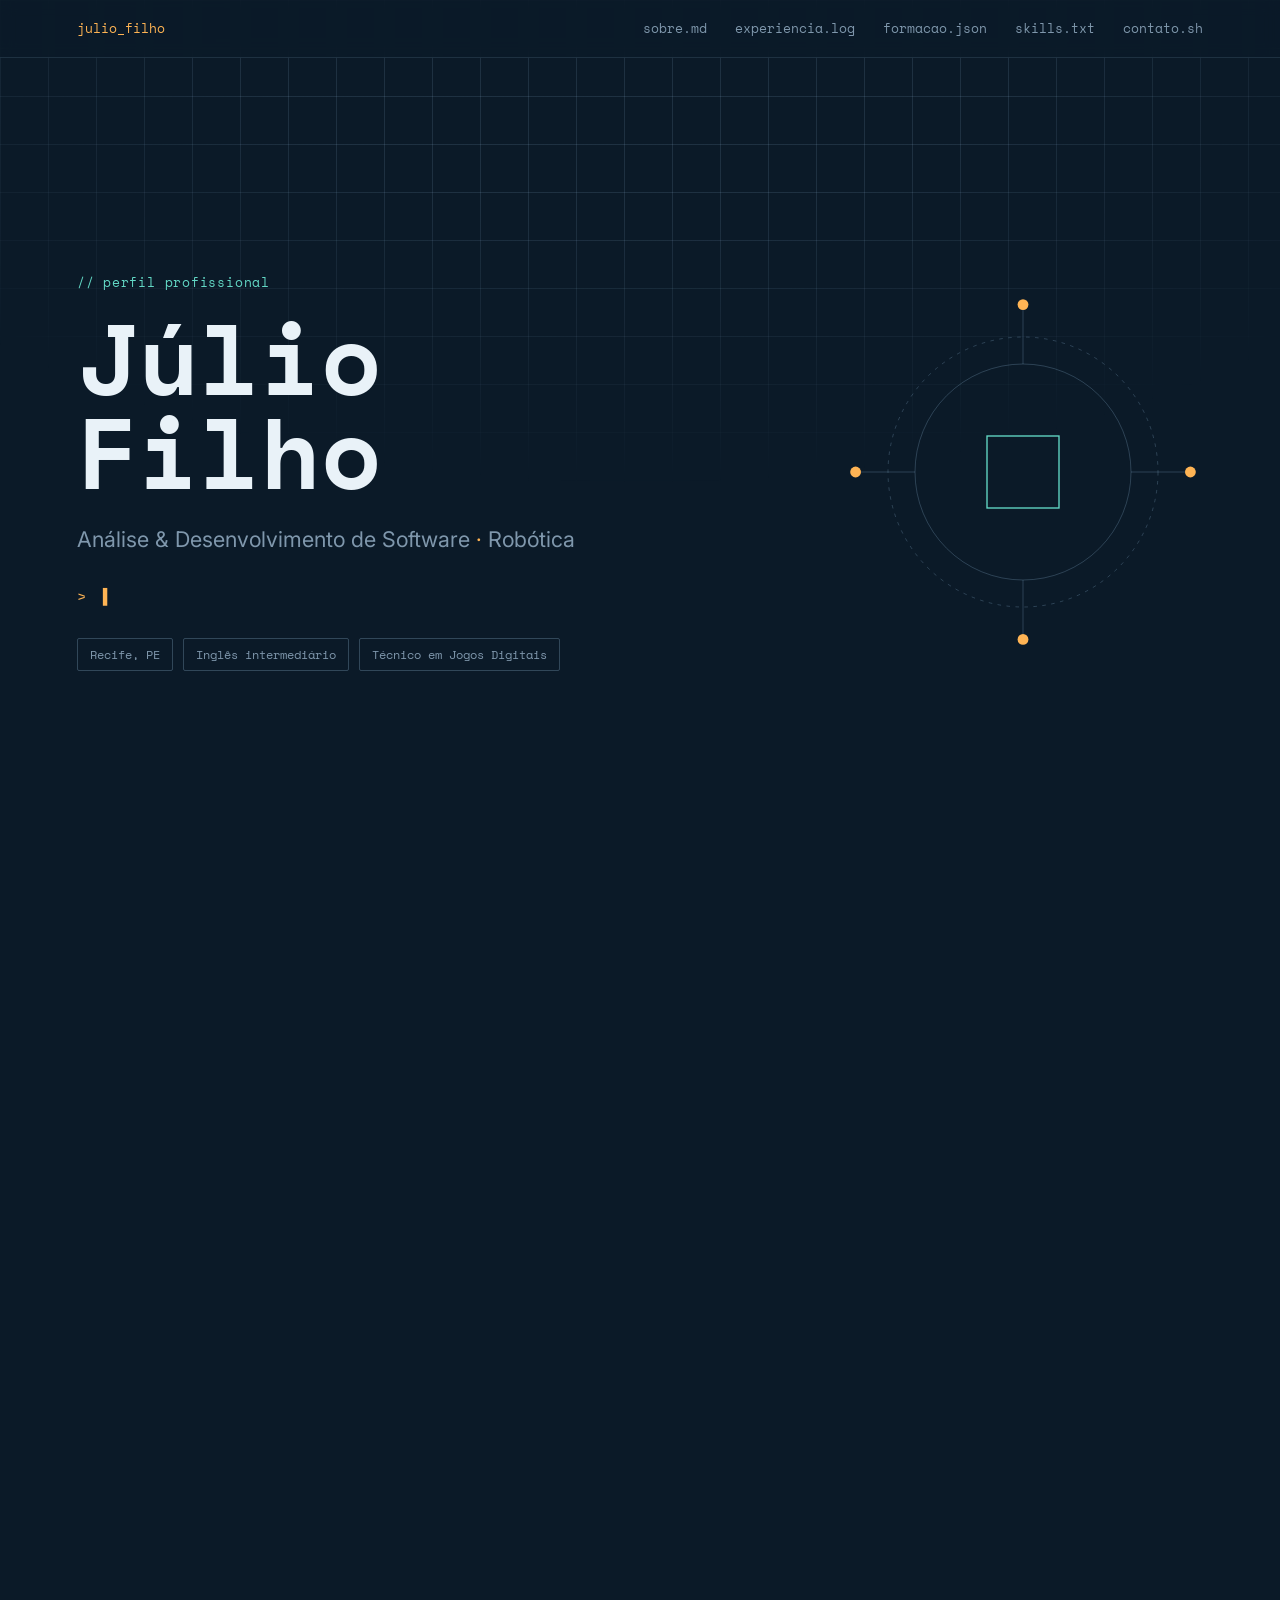
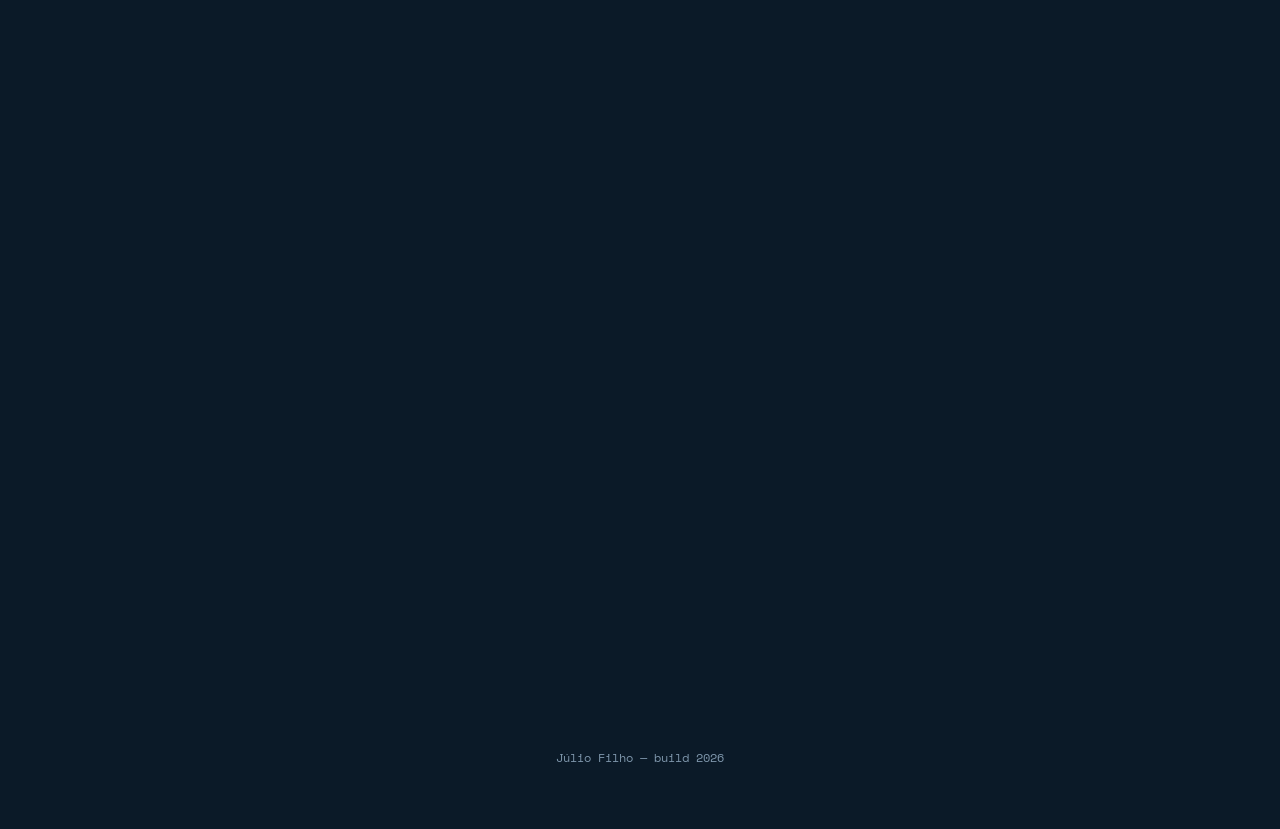
==== projetomeu/index.html @ 03e73cc1 "Add files via upload" ====
<!DOCTYPE html>
<html lang="pt-br">
<head>
<meta charset="UTF-8">
<meta name="viewport" content="width=device-width, initial-scale=1.0">
<title>Júlio Filho — Currículo</title>
<link rel="preconnect" href="https://fonts.googleapis.com">
<link rel="preconnect" href="https://fonts.gstatic.com" crossorigin>
<link href="https://fonts.googleapis.com/css2?family=Space+Mono:wght@400;700&family=Inter:wght@400;500;600;700&display=swap" rel="stylesheet">
<link rel="stylesheet" href="style.css">
</head>
<body>

<div class="grid-overlay" aria-hidden="true"></div>

<nav class="nav">
  <span class="nav-brand">julio_filho</span>
  <div class="nav-links">
    <a href="#sobre">sobre.md</a>
    <a href="#experiencia">experiencia.log</a>
    <a href="#formacao">formacao.json</a>
    <a href="#habilidades">skills.txt</a>
    <a href="#contato">contato.sh</a>
  </div>
</nav>

<header class="hero" id="topo">
  <div class="hero-inner">
    <p class="eyebrow">// perfil profissional</p>
    <h1 class="hero-name">Júlio<br>Filho</h1>
    <p class="hero-role">Análise &amp; Desenvolvimento de Software <span class="dot">·</span> Robótica</p>
    <div class="terminal-line">
      <span class="prompt">&gt;</span>
      <span class="typed" id="typed-text"></span><span class="cursor">▍</span>
    </div>
    <div class="hero-tags">
      <span class="chip">Recife, PE</span>
      <span class="chip">Inglês intermediário</span>
      <span class="chip">Técnico em Jogos Digitais</span>
    </div>
  </div>
  <svg class="hero-schematic" viewBox="0 0 400 400" aria-hidden="true">
    <circle cx="200" cy="200" r="120" class="s-ring"/>
    <circle cx="200" cy="200" r="150" class="s-ring s-ring-dash"/>
    <line x1="200" y1="80" x2="200" y2="20" class="s-line"/>
    <circle cx="200" cy="14" r="6" class="s-node"/>
    <line x1="320" y1="200" x2="380" y2="200" class="s-line"/>
    <circle cx="386" cy="200" r="6" class="s-node"/>
    <line x1="200" y1="320" x2="200" y2="380" class="s-line"/>
    <circle cx="200" cy="386" r="6" class="s-node"/>
    <line x1="80" y1="200" x2="20" y2="200" class="s-line"/>
    <circle cx="14" cy="200" r="6" class="s-node"/>
    <rect x="160" y="160" width="80" height="80" class="s-core"/>
  </svg>
</header>

<main>

  <section class="section" id="sobre">
    <p class="section-eyebrow">sobre.md</p>
    <h2 class="section-title">Sobre mim</h2>
    <div class="sobre-grid">
      <p class="sobre-text">
        Estudante de Análise e Desenvolvimento de Software, com bagagem prática construída em equipes de robótica
        desde 2023 — da elétrica à programação, passando pela mecânica e pela liderança de entregas dentro do prazo.
        Sou comunicativo, atento e estou sempre em busca de aprendizado, com facilidade para me adaptar a novas
        ferramentas e tecnologias. Também já tive a experiência de ensinar robótica e programação para crianças
        como juiz de campeonato, o que reforçou meu interesse em compartilhar conhecimento técnico.
      </p>
      <div class="spec-card">
        <p class="spec-label">datasheet</p>
        <ul class="spec-list">
          <li><span>Local</span><b>Recife, PE</b></li>
          <li><span>Formação atual</span><b>ADS — Unit</b></li>
          <li><span>Conclusão prevista</span><b>06/2028</b></li>
          <li><span>Idioma</span><b>Inglês intermediário</b></li>
        </ul>
      </div>
    </div>
  </section>

  <section class="section" id="experiencia">
    <p class="section-eyebrow">experiencia.log</p>
    <h2 class="section-title">Experiência</h2>
    <div class="timeline">

      <article class="commit">
        <div class="commit-node"></div>
        <div class="commit-body">
          <p class="commit-date">05/2023 — 03/2024</p>
          <h3>North Lions <span class="role">· Elétrica / Programação</span></h3>
          <p>Atuação na equipe de robótica do Sesi Ibura, em parceria com o SENAI, responsável pela elétrica e
          programação do robô. Desenvolvimento de habilidades de liderança, lógica, matemática e comunicação em equipe.</p>
        </div>
      </article>

      <article class="commit">
        <div class="commit-node"></div>
        <div class="commit-body">
          <p class="commit-date">10/2024 — 06/2025</p>
          <h3>Campeonatos de Robótica Marista São Luiz <span class="role">· Juiz</span></h3>
          <p>Convidado como juiz na 1ª e 2ª edição do campeonato de robótica do colégio Marista. Experiência de
          ensinar robótica e programação para crianças, além de acompanhar de perto diferentes soluções técnicas.</p>
        </div>
      </article>

      <article class="commit">
        <div class="commit-node"></div>
        <div class="commit-body">
          <p class="commit-date">02/2025 — 06/2025</p>
          <h3>Rev Atom <span class="role">· Mecânica / Programação</span></h3>
          <p>Equipe de robótica na modalidade FTC do Sesi Ibura, com atuação no desenvolvimento e construção da
          parte mecânica e computacional do robô. Prática de álgebra aplicada, controle emocional sob pressão e
          entrega de demandas dentro do prazo.</p>
        </div>
      </article>

    </div>
  </section>

  <section class="section" id="formacao">
    <p class="section-eyebrow">formacao.json</p>
    <h2 class="section-title">Formação</h2>
    <div class="cards-row">

      <div class="module-card">
        <span class="badge badge-progress">em andamento</span>
        <h3>Análise e Desenvolvimento de Software</h3>
        <p class="module-org">Universidade Tiradentes — Unit</p>
        <p class="module-meta">Conclusão prevista em 06/2028</p>
      </div>

      <div class="module-card">
        <span class="badge badge-done">concluído</span>
        <h3>Ensino Médio Técnico em Jogos Digitais</h3>
        <p class="module-org">Sesi Ibura — Unidade Roberto Egydio de Azevedo</p>
        <p class="module-meta">Concluído em 12/2025</p>
      </div>

      <div class="module-card">
        <span class="badge badge-done">concluído</span>
        <h3>Microsoft Office Specialist: Excel Associate</h3>
        <p class="module-org">Microsoft 365 Apps</p>
        <p class="module-meta">Certificado obtido em 11/2024</p>
      </div>

    </div>
  </section>

  <section class="section" id="habilidades">
    <p class="section-eyebrow">skills.txt</p>
    <h2 class="section-title">Habilidades</h2>

    <div class="skills-group">
      <p class="skills-label">Linguagens &amp; ferramentas</p>
      <div class="chip-row">
        <span class="pin">HTML</span>
        <span class="pin">CSS</span>
        <span class="pin">Python</span>
        <span class="pin">Java</span>
        <span class="pin">JavaScript</span>
        <span class="pin">Godot</span>
        <span class="pin">Unity</span>
        <span class="pin">Excel (experiente)</span>
        <span class="pin">PowerPoint (experiente)</span>
        <span class="pin">Pacote Office</span>
      </div>
    </div>

    <div class="skills-group">
      <p class="skills-label">Perfil &amp; soft skills</p>
      <div class="chip-row">
        <span class="pin pin-alt">Comunicativo</span>
        <span class="pin pin-alt">Ouvinte e atencioso</span>
        <span class="pin pin-alt">Busca constante por aprendizado</span>
        <span class="pin pin-alt">Flexível com novas tecnologias</span>
        <span class="pin pin-alt">Fundamentos de análise de dados</span>
      </div>
    </div>
  </section>

  <section class="section section-contact" id="contato">
    <p class="section-eyebrow">contato.sh</p>
    <h2 class="section-title">Vamos conversar</h2>
    <p class="contact-intro">Aberto a oportunidades e projetos na área de desenvolvimento de software.</p>
    <div class="contact-ports">
      <a class="port" href="mailto:juliofilho0805@gmail.com">
        <span class="port-label">email</span>
        <span class="port-value">juliofilho0805@gmail.com</span>
      </a>
      <a class="port" href="tel:+5581996117022">
        <span class="port-label">telefone</span>
        <span class="port-value">(81) 99611-7022</span>
      </a>
      <a class="port" href="https://www.linkedin.com/in/júlio-césar-6990ab33b" target="_blank" rel="noopener">
        <span class="port-label">linkedin</span>
        <span class="port-value">/in/júlio-césar</span>
      </a>
      <a class="port" href="https://github.com/juliofilho0805-glitch" target="_blank" rel="noopener">
        <span class="port-label">github</span>
        <span class="port-value">@juliofilho0805-glitch</span>
      </a>
    </div>
  </section>

</main>

<footer class="footer">
  <p>Júlio Filho — build 2026</p>
</footer>

<script src="js/main.js"></script>
</body>
</html>
---- projetomeu/style.css ----
/* ---------- tokens ---------- */
:root{
  --bg: #0B1A28;
  --bg-panel: #11263A;
  --line: rgba(150, 190, 220, 0.14);
  --line-strong: rgba(150, 190, 220, 0.28);
  --text: #E9F2F8;
  --text-muted: #7F97AC;
  --amber: #FFB454;
  --teal: #63D9C6;
  --radius: 2px;
  --mono: 'Space Mono', monospace;
  --sans: 'Inter', sans-serif;
}

*{ box-sizing: border-box; }

html{ scroll-behavior: smooth; }

body{
  margin:0;
  background: var(--bg);
  color: var(--text);
  font-family: var(--sans);
  line-height: 1.6;
  overflow-x: hidden;
}

a{ color: inherit; text-decoration: none; }

/* blueprint grid background */
.grid-overlay{
  position: fixed;
  inset: 0;
  pointer-events: none;
  z-index: 0;
  background-image:
    linear-gradient(var(--line) 1px, transparent 1px),
    linear-gradient(90deg, var(--line) 1px, transparent 1px);
  background-size: 48px 48px;
  mask-image: radial-gradient(ellipse 80% 60% at 50% 0%, black 40%, transparent 90%);
}

/* ---------- nav ---------- */
.nav{
  position: sticky;
  top:0;
  z-index: 10;
  display:flex;
  justify-content: space-between;
  align-items:center;
  padding: 18px 6vw;
  background: rgba(11,26,40,0.85);
  backdrop-filter: blur(8px);
  border-bottom: 1px solid var(--line);
  font-family: var(--mono);
  font-size: 13px;
}

.nav-brand{ color: var(--amber); }

.nav-links{ display:flex; gap: 28px; }

.nav-links a{
  color: var(--text-muted);
  transition: color .2s ease;
  position: relative;
}
.nav-links a:hover{ color: var(--teal); }
.nav-links a::after{
  content:'';
  position:absolute;
  left:0; bottom:-4px;
  width:0; height:1px;
  background: var(--teal);
  transition: width .25s ease;
}
.nav-links a:hover::after{ width: 100%; }

/* ---------- hero ---------- */
.hero{
  position: relative;
  z-index: 1;
  min-height: 92vh;
  display:flex;
  align-items:center;
  justify-content: space-between;
  padding: 6vh 6vw;
  gap: 40px;
  flex-wrap: wrap;
}

.hero-inner{ max-width: 620px; }

.eyebrow{
  font-family: var(--mono);
  color: var(--teal);
  font-size: 13px;
  letter-spacing: 0.06em;
  margin: 0 0 18px;
}

.hero-name{
  font-family: var(--mono);
  font-weight: 700;
  font-size: clamp(3rem, 9vw, 6.2rem);
  line-height: 0.95;
  margin: 0 0 22px;
  color: var(--text);
}

.hero-role{
  font-size: clamp(1.05rem, 2vw, 1.35rem);
  color: var(--text-muted);
  margin: 0 0 28px;
}

.hero-role .dot{ color: var(--amber); }

.terminal-line{
  font-family: var(--mono);
  font-size: 15px;
  color: var(--teal);
  margin-bottom: 30px;
  min-height: 22px;
}

.prompt{ color: var(--amber); margin-right: 8px; }

.cursor{
  display:inline-block;
  animation: blink 1s step-start infinite;
  color: var(--amber);
}
@keyframes blink{ 50%{ opacity: 0; } }

.hero-tags{ display:flex; gap: 10px; flex-wrap: wrap; }

.chip{
  font-family: var(--mono);
  font-size: 12px;
  padding: 6px 12px;
  border: 1px solid var(--line-strong);
  border-radius: var(--radius);
  color: var(--text-muted);
}

/* hero schematic svg */
.hero-schematic{
  width: min(360px, 34vw);
  min-width: 220px;
  flex-shrink: 0;
}
.s-ring{ fill:none; stroke: var(--line-strong); stroke-width: 1; }
.s-ring-dash{ stroke-dasharray: 4 6; animation: spin 40s linear infinite; transform-origin: 200px 200px; }
@keyframes spin{ to{ transform: rotate(360deg); } }
.s-line{ stroke: var(--line-strong); stroke-width: 1; }
.s-node{ fill: var(--amber); }
.s-core{ fill: none; stroke: var(--teal); stroke-width: 1.5; }

/* ---------- sections ---------- */
main{ position: relative; z-index: 1; }

.section{
  max-width: 980px;
  margin: 0 auto;
  padding: 110px 6vw 20px;
  opacity: 0;
  transform: translateY(16px);
  transition: opacity .6s ease, transform .6s ease;
}
.section.in-view{ opacity: 1; transform: none; }

.section-eyebrow{
  font-family: var(--mono);
  color: var(--text-muted);
  font-size: 13px;
  margin: 0 0 8px;
}

.section-title{
  font-family: var(--mono);
  font-size: clamp(1.6rem, 3vw, 2.1rem);
  margin: 0 0 40px;
  padding-bottom: 16px;
  border-bottom: 1px solid var(--line);
}

/* sobre */
.sobre-grid{
  display:grid;
  grid-template-columns: 1.6fr 1fr;
  gap: 40px;
  align-items: start;
}
@media (max-width: 760px){ .sobre-grid{ grid-template-columns: 1fr; } }

.sobre-text{ color: var(--text); font-size: 1.02rem; }

.spec-card{
  border: 1px solid var(--line-strong);
  padding: 20px;
  position: relative;
  background: var(--bg-panel);
}
.spec-card::before, .spec-card::after{
  content:'';
  position:absolute;
  width: 10px; height: 10px;
  border: 1px solid var(--amber);
}
.spec-card::before{ top:-1px; left:-1px; border-right:none; border-bottom:none; }
.spec-card::after{ bottom:-1px; right:-1px; border-left:none; border-top:none; }

.spec-label{
  font-family: var(--mono);
  font-size: 11px;
  color: var(--amber);
  margin: 0 0 14px;
  text-transform: uppercase;
  letter-spacing: 0.08em;
}

.spec-list{ list-style:none; margin:0; padding:0; }
.spec-list li{
  display:flex;
  justify-content: space-between;
  gap: 12px;
  padding: 8px 0;
  border-bottom: 1px dashed var(--line);
  font-size: 13.5px;
}
.spec-list li:last-child{ border-bottom:none; }
.spec-list span{ color: var(--text-muted); }
.spec-list b{ font-weight: 600; text-align: right; }

/* timeline / experiencia */
.timeline{
  position: relative;
  padding-left: 28px;
  border-left: 1px solid var(--line-strong);
}

.commit{ position: relative; padding-bottom: 44px; }
.commit:last-child{ padding-bottom: 0; }

.commit-node{
  position: absolute;
  left: -33px;
  top: 6px;
  width: 10px; height: 10px;
  border-radius: 50%;
  background: var(--bg);
  border: 2px solid var(--teal);
}

.commit-date{
  font-family: var(--mono);
  color: var(--amber);
  font-size: 12.5px;
  margin: 0 0 6px;
}

.commit h3{
  margin: 0 0 10px;
  font-size: 1.1rem;
  font-family: var(--sans);
  font-weight: 700;
}
.commit .role{ color: var(--text-muted); font-weight: 400; font-size: 0.9em; }

.commit p{ margin:0; color: var(--text-muted); font-size: 0.96rem; max-width: 620px; }

/* formacao */
.cards-row{
  display:grid;
  grid-template-columns: repeat(3, 1fr);
  gap: 20px;
}
@media (max-width: 820px){ .cards-row{ grid-template-columns: 1fr; } }

.module-card{
  border: 1px solid var(--line);
  background: var(--bg-panel);
  padding: 22px;
  display:flex;
  flex-direction: column;
  gap: 10px;
}

.badge{
  align-self: flex-start;
  font-family: var(--mono);
  font-size: 11px;
  padding: 4px 10px;
  border-radius: 20px;
  text-transform: uppercase;
  letter-spacing: 0.04em;
}
.badge-progress{ color: var(--amber); border: 1px solid var(--amber); }
.badge-done{ color: var(--teal); border: 1px solid var(--teal); }

.module-card h3{ margin: 4px 0 0; font-size: 1.02rem; }
.module-org{ margin:0; color: var(--text-muted); font-size: 0.92rem; }
.module-meta{ margin:0; font-family: var(--mono); font-size: 12px; color: var(--text-muted); }

/* habilidades */
.skills-group{ margin-bottom: 32px; }
.skills-label{
  font-family: var(--mono);
  color: var(--text-muted);
  font-size: 12.5px;
  margin: 0 0 14px;
}
.chip-row{ display:flex; flex-wrap: wrap; gap: 10px; }

.pin{
  font-size: 13.5px;
  padding: 8px 14px;
  border: 1px solid var(--line-strong);
  background: var(--bg-panel);
  position: relative;
}
.pin::before{
  content:'';
  position:absolute;
  left:-4px; top:50%;
  transform: translateY(-50%);
  width:6px; height:6px;
  border-radius:50%;
  background: var(--teal);
}
.pin-alt::before{ background: var(--amber); }

/* contato */
.section-contact{ padding-bottom: 60px; }
.contact-intro{ color: var(--text-muted); margin-bottom: 34px; max-width: 520px; }

.contact-ports{ display:flex; flex-wrap: wrap; gap: 16px; }

.port{
  display:flex;
  flex-direction: column;
  gap: 6px;
  padding: 18px 22px;
  border: 1px solid var(--line-strong);
  min-width: 220px;
  transition: border-color .2s ease, transform .2s ease;
}
.port:hover{ border-color: var(--teal); transform: translateY(-3px); }

.port-label{
  font-family: var(--mono);
  font-size: 11px;
  color: var(--amber);
  text-transform: uppercase;
  letter-spacing: 0.08em;
}
.port-value{ font-size: 14.5px; }

/* footer */
.footer{
  position: relative;
  z-index: 1;
  text-align: center;
  padding: 40px 20px 50px;
  font-family: var(--mono);
  color: var(--text-muted);
  font-size: 12px;
}

/* reduced motion */
@media (prefers-reduced-motion: reduce){
  html{ scroll-behavior: auto; }
  .s-ring-dash{ animation: none; }
  .cursor{ animation: none; }
  .section{ transition: none; opacity: 1; transform: none; }
}
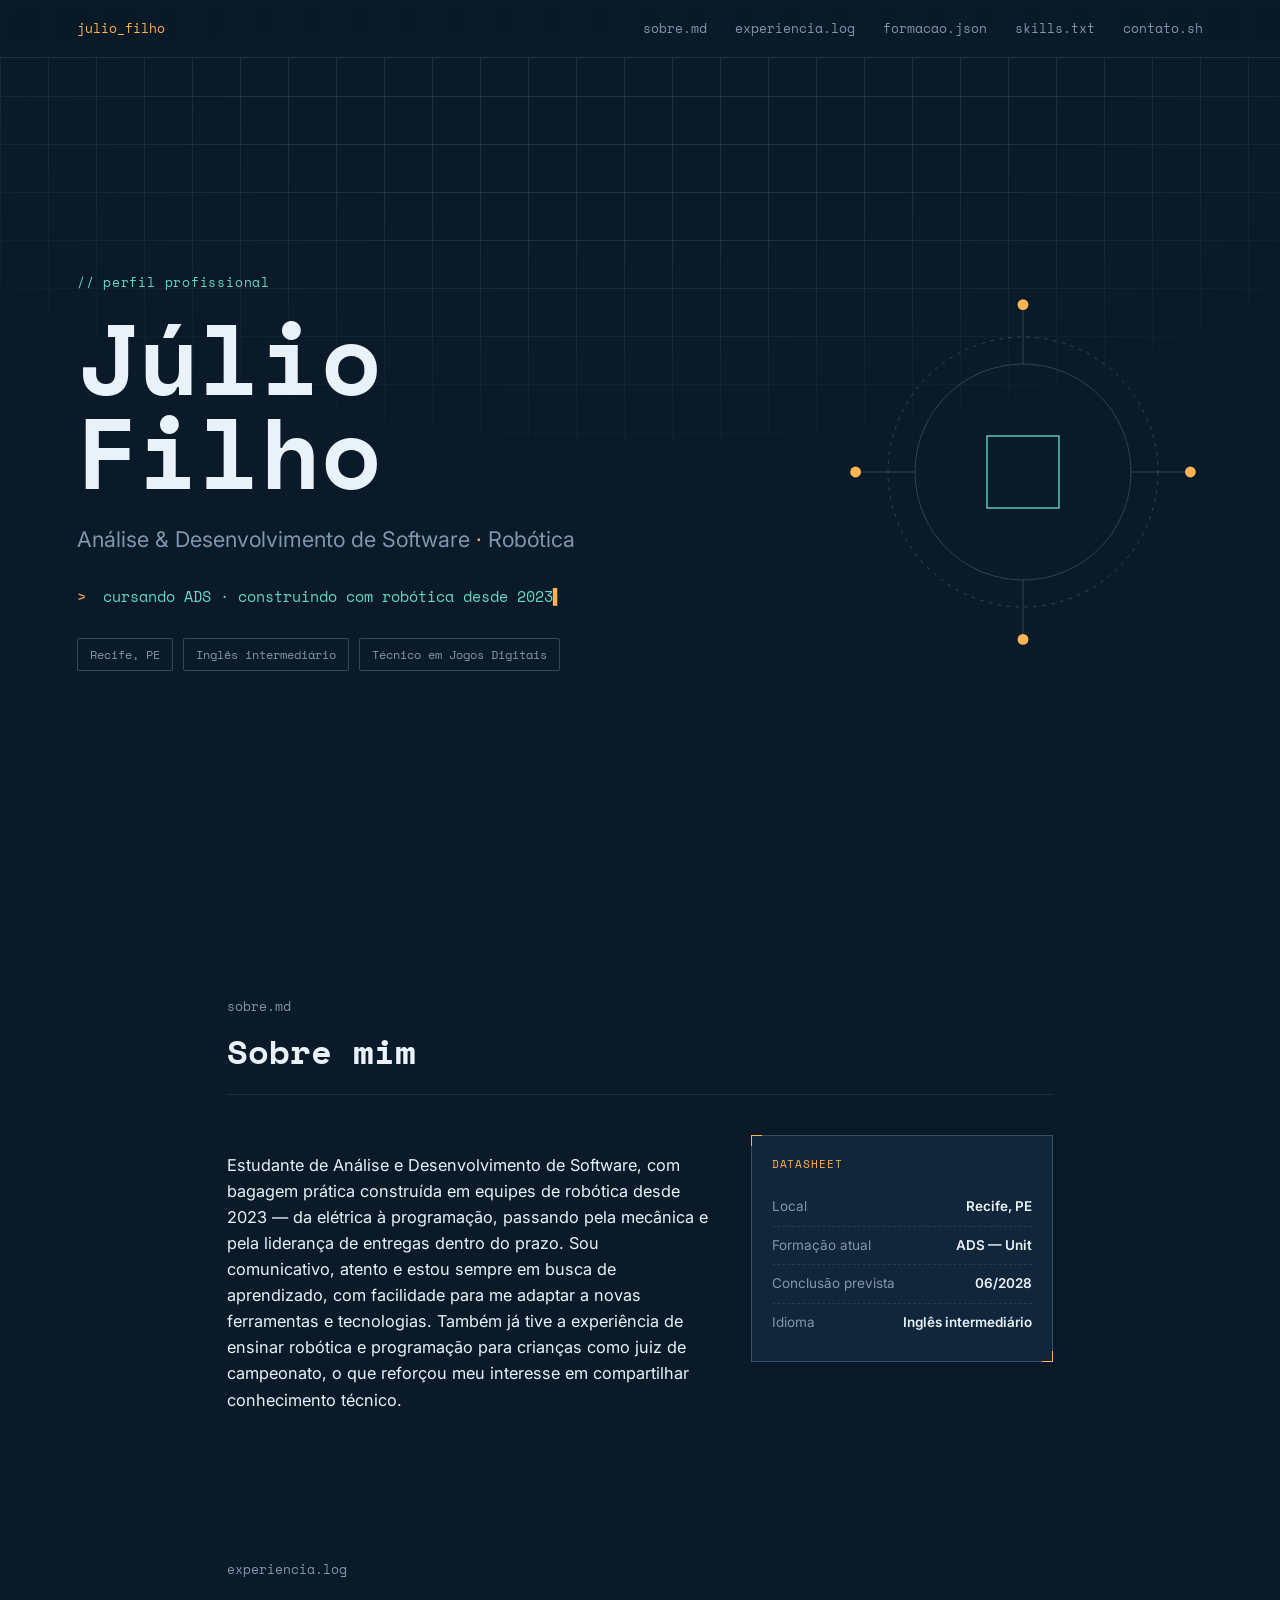
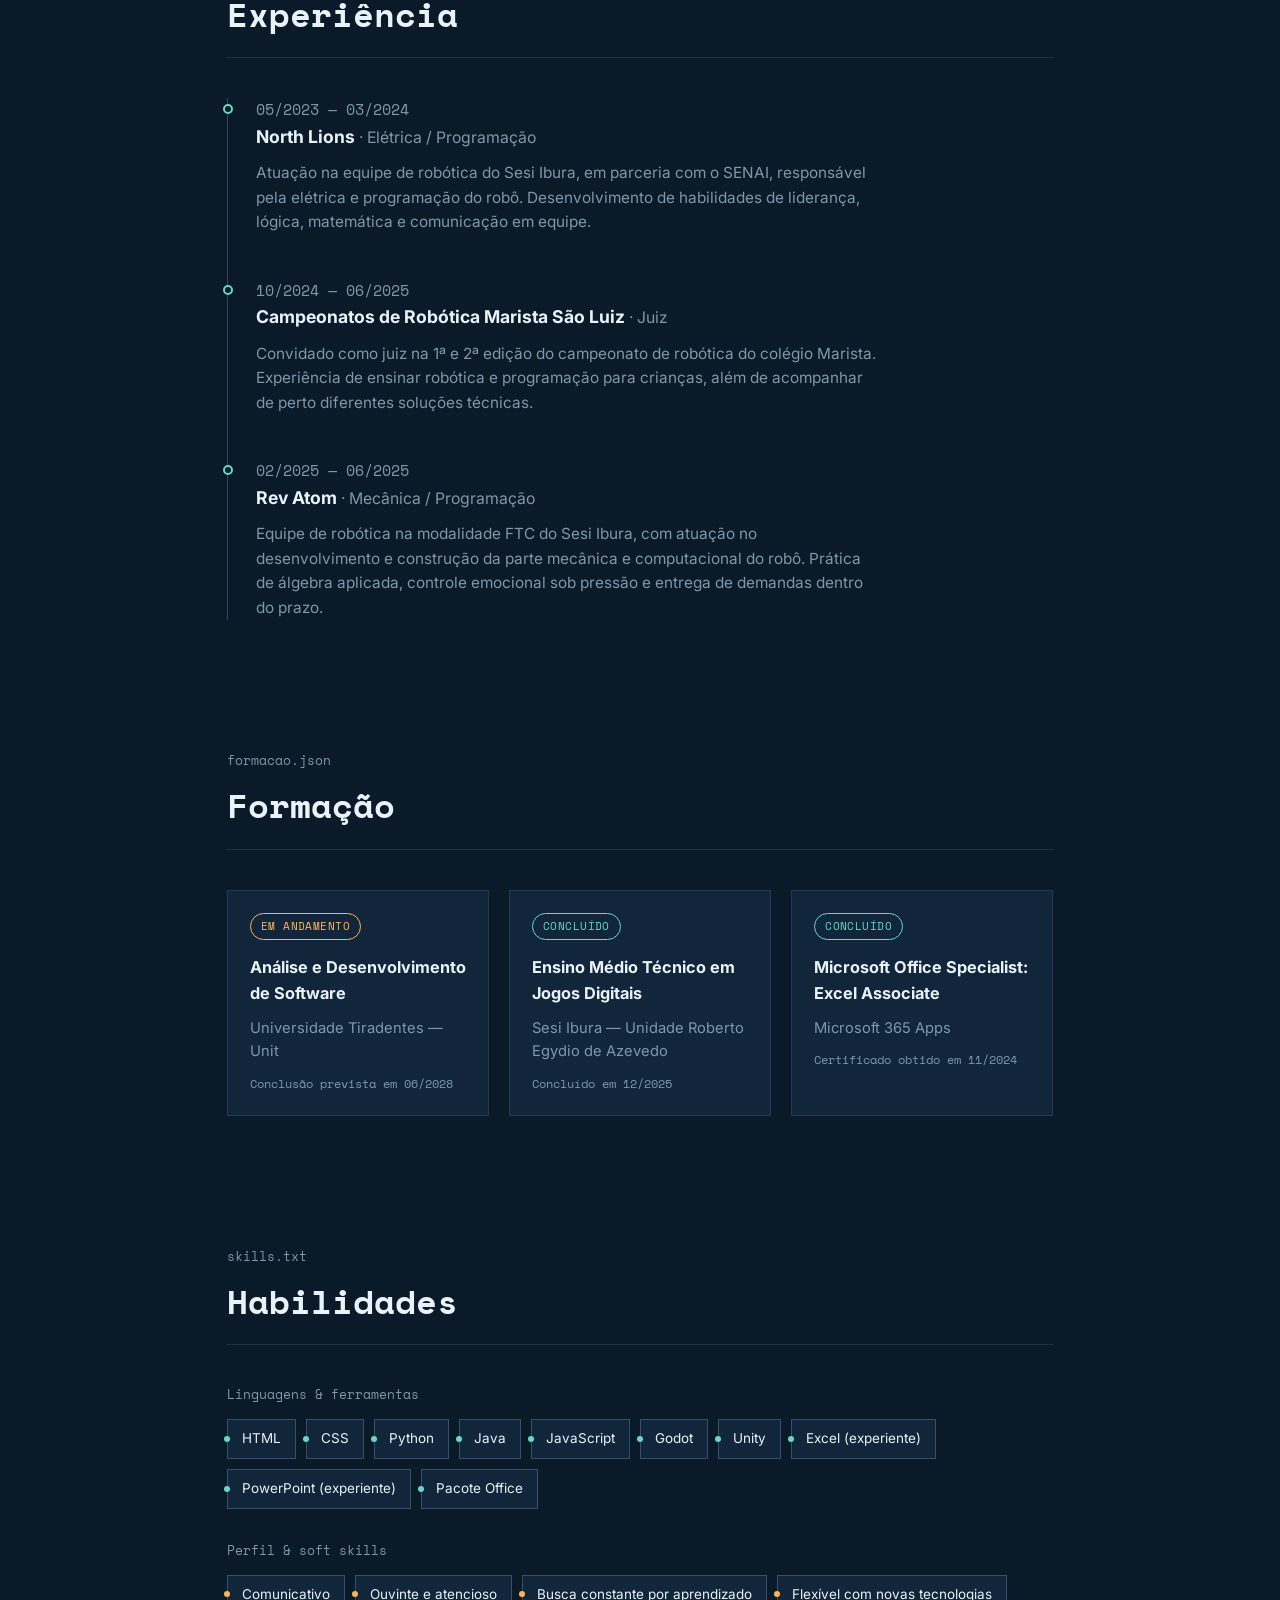
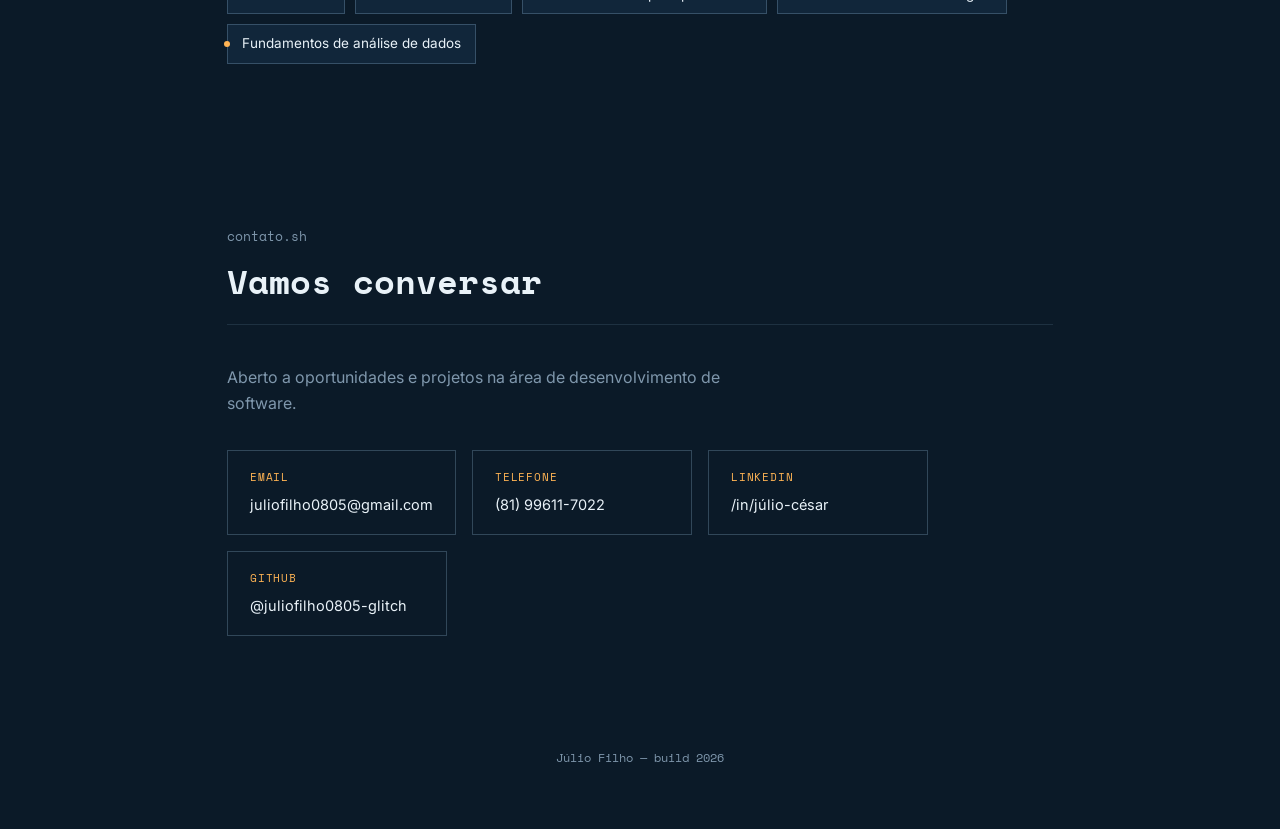
==== commit ae3cd25d: "Restore index.html content Restored the original content of index.html after accidental removal." ====
--- a/projetomeu/index.html
+++ b/projetomeu/index.html
@@ -209,6 +209,6 @@
   <p>Júlio Filho — build 2026</p>
 </footer>
 
-<script src="js/main.js"></script>
+<script src="main.js"></script>
 </body>
-</html>+</html>
